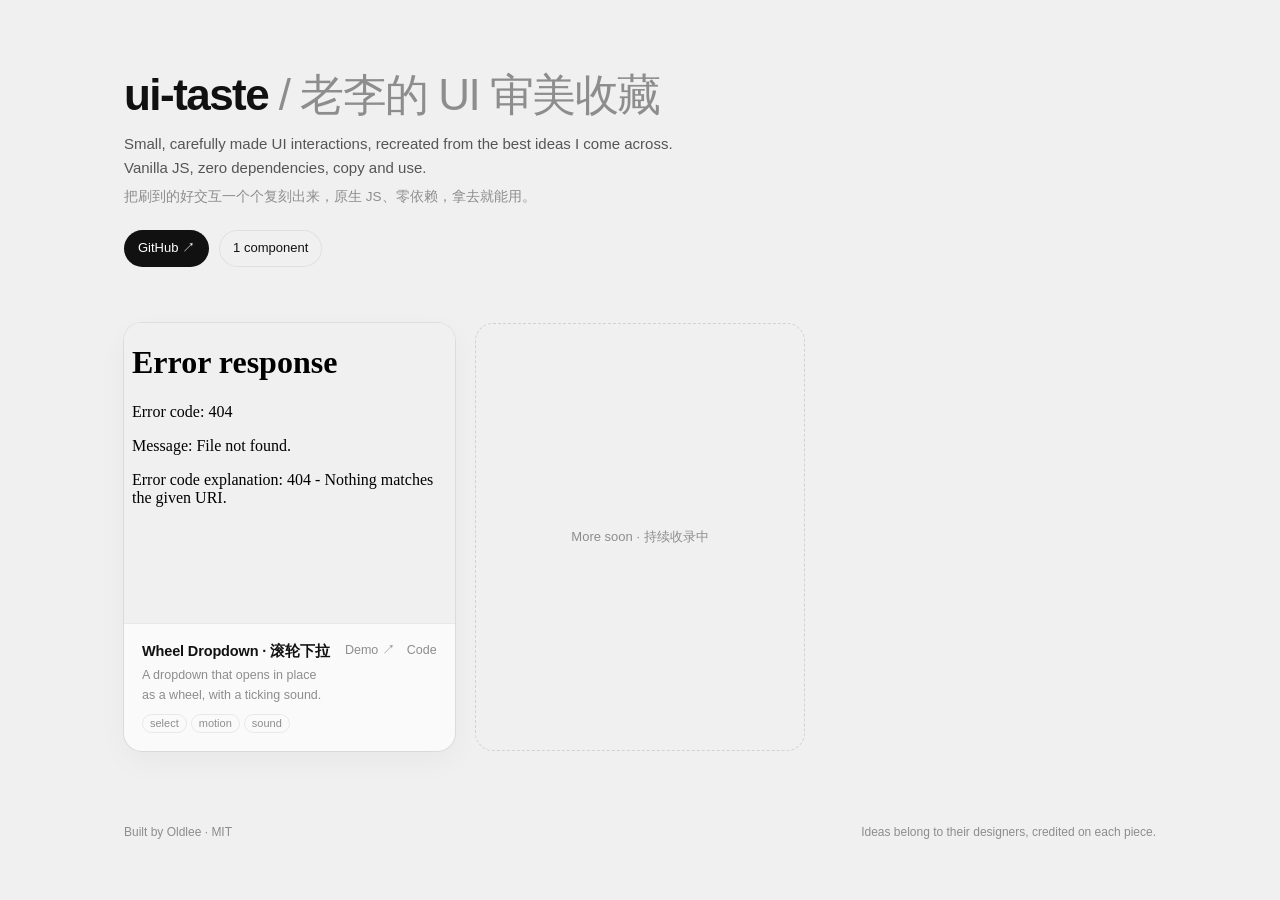
==== index.html @ ba2ebda4 "Add index.html" ====
<!doctype html>
<html lang="zh-CN">
<head>
<meta charset="utf-8">
<meta name="viewport" content="width=device-width,initial-scale=1">
<title>ui-taste · 老李的 UI 审美收藏</title>
<meta name="description" content="Small, carefully made UI interactions, recreated from the best ideas I come across. Vanilla JS, zero dependencies.">
<style>
  :root{--bg:#f0f0f0;--card:#fafafa;--ink:#111;--mute:#8d8d8d;--line:rgba(0,0,0,.07)}
  *{box-sizing:border-box}
  html,body{margin:0}
  body{background:var(--bg);color:var(--ink);font:400 14px/1.6 "Inter",-apple-system,BlinkMacSystemFont,"PingFang SC",sans-serif;-webkit-font-smoothing:antialiased}
  .wrap{max-width:1080px;margin:0 auto;padding:72px 24px 48px}
  h1{font-size:44px;line-height:1.05;letter-spacing:-.035em;font-weight:650;margin:0 0 14px}
  h1 em{font-style:normal;color:var(--mute);font-weight:400}
  .lead{max-width:560px;color:#555;font-size:15px;margin:0}
  .lead span{display:block;color:var(--mute);font-size:13.5px;margin-top:6px}
  .top{display:flex;gap:10px;margin-top:22px}
  .btn{display:inline-flex;align-items:center;gap:6px;padding:8px 14px;border-radius:999px;background:var(--ink);color:#fff;text-decoration:none;font-size:13px}
  .btn.ghost{background:transparent;color:var(--ink);box-shadow:inset 0 0 0 1px var(--line)}
  .grid{display:grid;grid-template-columns:repeat(auto-fill,minmax(320px,1fr));gap:20px;margin-top:56px}
  .tile{background:var(--card);border-radius:18px;overflow:hidden;box-shadow:0 0 0 1px var(--line),0 10px 30px rgba(0,0,0,.04);display:flex;flex-direction:column}
  .preview{position:relative;height:300px;background:#f0f0f0}
  .preview iframe{position:absolute;inset:0;width:100%;height:100%;border:0}
  .meta{display:flex;justify-content:space-between;align-items:flex-start;gap:12px;padding:16px 18px 18px;border-top:1px solid var(--line)}
  .meta h3{margin:0;font-size:14.5px;font-weight:600;letter-spacing:-.01em}
  .meta p{margin:2px 0 0;color:var(--mute);font-size:12.5px}
  .meta .links{display:flex;gap:12px;white-space:nowrap;font-size:12.5px}
  .meta a{color:var(--mute);text-decoration:none}.meta a:hover{color:var(--ink)}
  .tag{display:inline-block;font-size:11px;color:var(--mute);border:1px solid var(--line);border-radius:999px;padding:0 7px;margin-right:4px}
  .soon{display:flex;align-items:center;justify-content:center;color:var(--mute);border:1px dashed rgba(0,0,0,.12);border-radius:18px;min-height:200px;font-size:13px;text-align:center;padding:24px}
  footer{max-width:1080px;margin:0 auto;padding:24px;color:var(--mute);font-size:12px;display:flex;justify-content:space-between}
  footer a{color:inherit}
</style>
</head>
<body>
<div class="wrap">
  <h1>ui-taste <em>/ 老李的 UI 审美收藏</em></h1>
  <p class="lead">Small, carefully made UI interactions, recreated from the best ideas I come across. Vanilla JS, zero dependencies, copy and use.
    <span>把刷到的好交互一个个复刻出来，原生 JS、零依赖，拿去就能用。</span></p>
  <div class="top">
    <a class="btn" href="https://github.com/Oldleeo/ui-taste" target="_blank" rel="noopener">GitHub ↗</a>
    <a class="btn ghost" href="#list" id="count">Components</a>
  </div>
  <div class="grid" id="list"></div>
</div>
<footer><span>Built by Oldlee · MIT</span><span>Ideas belong to their designers, credited on each piece.</span></footer>
<script>
  // Add new components here.
  const COMPONENTS = [
    { slug:'wheel-dropdown', name:'Wheel Dropdown', zh:'滚轮下拉',
      desc:'A dropdown that opens in place as a wheel, with a ticking sound.', tags:['select','motion','sound'],
      credit:{ name:'@omer_assa', url:'https://ohwow.design' } },
  ];
  const list = document.getElementById('list');
  document.getElementById('count').textContent = COMPONENTS.length + (COMPONENTS.length>1?' components':' component');
  COMPONENTS.forEach(c=>{
    const t = document.createElement('article'); t.className='tile';
    t.innerHTML = `<div class="preview"><iframe loading="lazy" title="${c.name}" src="components/${c.slug}/index.html?embed=1"></iframe></div>
      <div class="meta"><div><h3>${c.name} · ${c.zh}</h3><p>${c.desc}</p>
      <p style="margin-top:8px">${c.tags.map(x=>`<span class="tag">${x}</span>`).join('')}</p></div>
      <div class="links"><a href="components/${c.slug}/index.html">Demo ↗</a><a href="https://github.com/Oldleeo/ui-taste/tree/main/components/${c.slug}" target="_blank" rel="noopener">Code</a></div></div>`;
    list.appendChild(t);
  });
  const s = document.createElement('div'); s.className='soon'; s.textContent='More soon · 持续收录中'; list.appendChild(s);
</script>
</body>
</html>
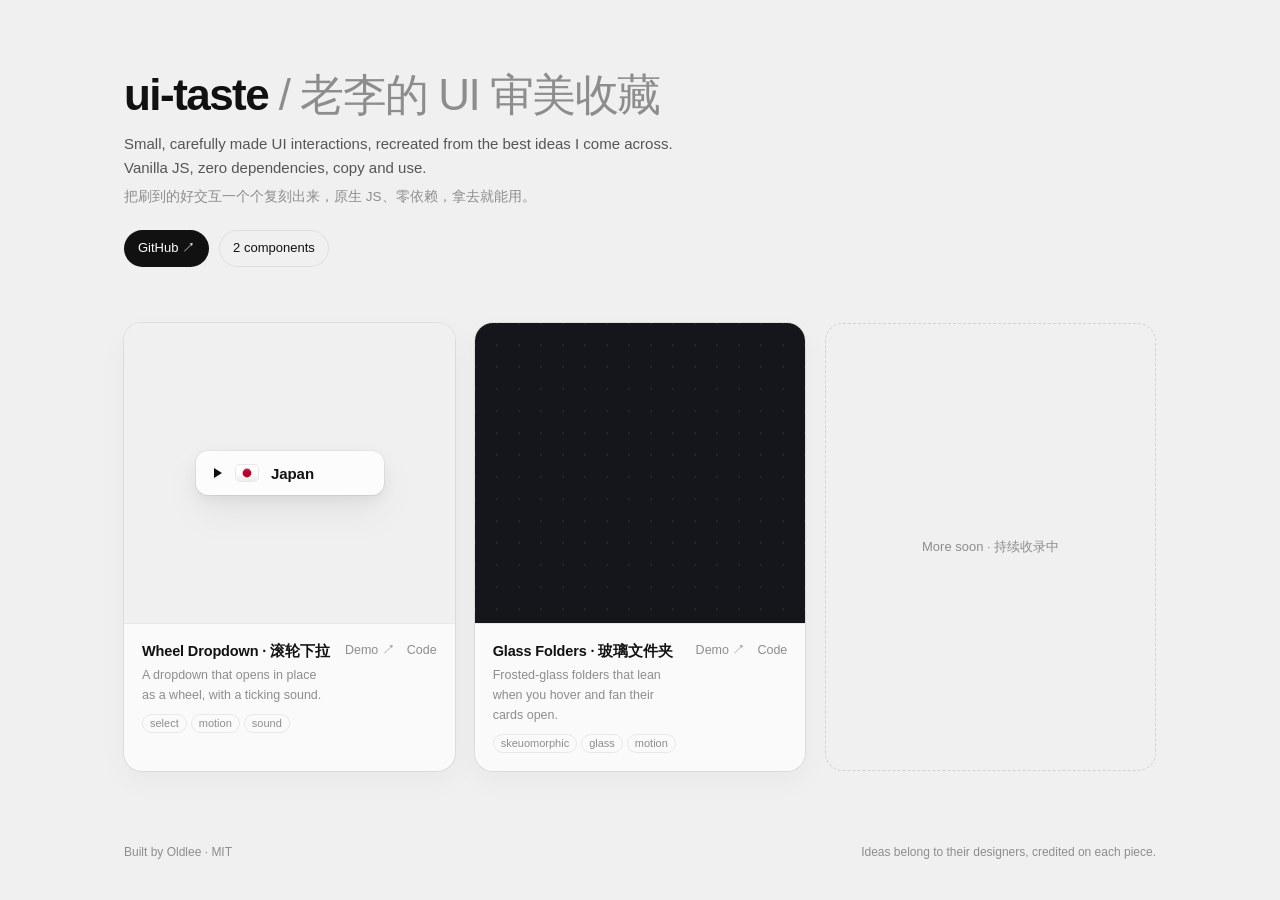
==== commit e8a3e8ef: "Add Glass Folders · 玻璃文件夹" ====
--- a/index.html
+++ b/index.html
@@ -51,6 +51,9 @@
     { slug:'wheel-dropdown', name:'Wheel Dropdown', zh:'滚轮下拉',
       desc:'A dropdown that opens in place as a wheel, with a ticking sound.', tags:['select','motion','sound'],
       credit:{ name:'@omer_assa', url:'https://ohwow.design' } },
+    { slug:'glass-folders', name:'Glass Folders', zh:'玻璃文件夹',
+      desc:'Frosted-glass folders that lean when you hover and fan their cards open.', tags:['skeuomorphic','glass','motion'],
+      credit:{ name:'VG Studio', url:'https://www.xiaohongshu.com' } },
   ];
   const list = document.getElementById('list');
   document.getElementById('count').textContent = COMPONENTS.length + (COMPONENTS.length>1?' components':' component');
